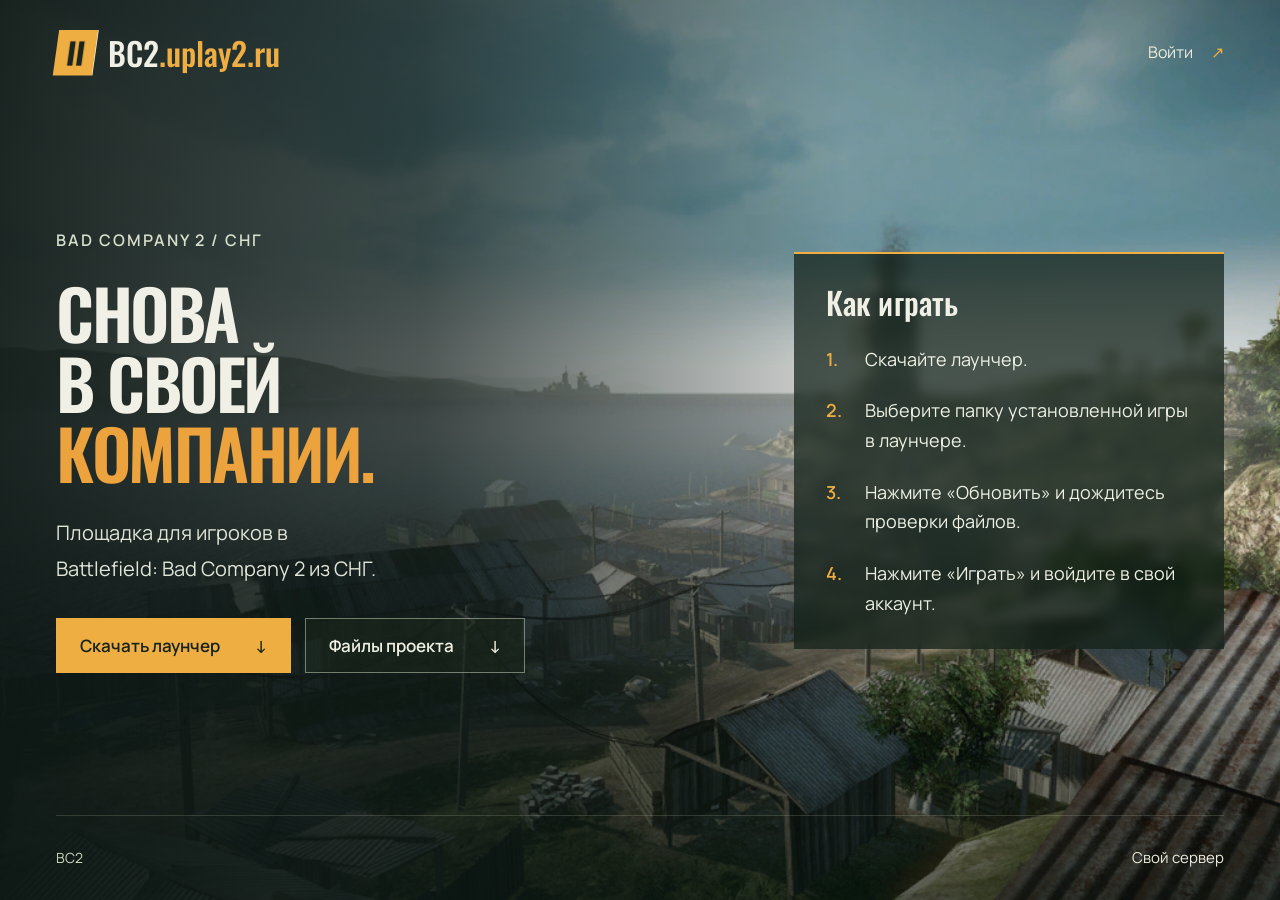
==== website/index.html @ 64d7831f "feat: add BC2 launcher with signed updates and community website" ====
<!doctype html>
<html lang="ru">
<head>
  <meta charset="utf-8">
  <meta name="viewport" content="width=device-width,initial-scale=1">
  <meta name="theme-color" content="#18211e">
  <meta name="description" content="BC2 — площадка Battlefield: Bad Company 2 для игроков из СНГ.">
  <title>BC2 — Снова в своей компании</title>
  <link rel="stylesheet" href="styles.css">
</head>
<body>
  <a class="skip" href="#main">К содержимому</a>
  <div class="backdrop" aria-hidden="true"></div>
  <div class="shade" aria-hidden="true"></div>
  <header class="header">
    <a class="brand" href="./" aria-label="BC2 — главная"><span class="brand-mark">II</span><span>BC2<span>.uplay2.ru</span></span></a>
    <button class="login text-button" data-dialog="login">Войти <span aria-hidden="true">↗</span></button>
  </header>
  <main id="main" class="main">
    <section class="intro" aria-labelledby="headline">
      <p class="eyebrow">BAD COMPANY 2 / СНГ</p>
      <h1 id="headline"><span class="headline-start">Снова</span> в своей<br><em>компании.</em></h1>
      <p class="description">Площадка для игроков в<br>Battlefield: Bad Company 2 из СНГ.</p>
      <div class="actions">
        <a class="button primary" href="https://github.com/RinatBy/bc2-community/releases/download/v0.1.0-test/BC2Launcher-test-0.1.0.zip">Скачать лаунчер <span aria-hidden="true">↓</span></a>
        <a class="button secondary" href="https://github.com/RinatBy/bc2-community/releases/download/v0.1.0-test/BFBC2-domain-test-2026-10-19.zip">Файлы проекта <span aria-hidden="true">↓</span></a>
      </div>
    </section>
    <section class="how" aria-labelledby="how-title">
      <h2 id="how-title">Как играть</h2>
      <ol>
        <li><span>Скачайте лаунчер.</span></li>
        <li><span>Выберите папку установленной игры в лаунчере.</span></li>
        <li><span>Нажмите «Обновить» и дождитесь проверки файлов.</span></li>
        <li><span>Нажмите «Играть» и войдите в свой аккаунт.</span></li>
      </ol>
    </section>
  </main>
  <footer class="footer"><span>BC2</span><button class="text-button" data-dialog="server">Свой сервер</button></footer>
  <dialog id="dialog" aria-labelledby="dialog-title">
    <button id="close-dialog" aria-label="Закрыть">×</button>
    <p class="dialog-label">BC2</p>
    <h2 id="dialog-title"></h2>
    <p id="dialog-text">Ссылка скоро появится.</p>
  </dialog>
  <script src="app.js"></script>
</body>
</html>
---- website/styles.css ----
@font-face{font-family:Oswald;src:url('assets/Oswald.ttf');font-weight:200 700;font-display:swap}
@font-face{font-family:Manrope;src:url('assets/Manrope.ttf');font-weight:200 800;font-display:swap}
*{box-sizing:border-box}
html{min-height:100%;background:#18211e}
body{margin:0;min-height:100svh;background:#18211e;color:#f1f0e6;font:18px/1.65 Manrope,Arial,sans-serif;isolation:isolate}
button,a{-webkit-tap-highlight-color:transparent}
button{font:inherit;color:inherit;border:0;cursor:pointer;background:none}
a{color:inherit;text-decoration:none}
button:focus-visible,a:focus-visible{outline:2px solid #f0b249;outline-offset:5px}
h1,h2,p{margin:0}
.backdrop{position:fixed;inset:0;z-index:-3;background-image:url('assets/valparaiso-original.png');background-size:cover;background-position:center;}
.shade{position:fixed;inset:0;z-index:-2;background:linear-gradient(90deg,rgba(13,24,21,.92),rgba(13,24,21,.72) 33%,rgba(13,24,21,.18) 66%,rgba(13,24,21,.10)),linear-gradient(0deg,rgba(12,23,18,.6),transparent 45%);pointer-events:none}
.header,.footer{width:calc(100% - 112px);max-width:1600px;margin:auto;display:flex;align-items:center;justify-content:space-between;gap:24px}
.header{height:105px;position:relative}
.brand{display:flex;align-items:center;gap:13px;font:500 32px/1 Oswald,'Arial Narrow',Arial,sans-serif}
.brand>span:last-child>span{color:#efae42}
.brand-mark{display:inline-flex;width:39px;height:45px;align-items:center;justify-content:center;background:#efae42;color:#1b251e;font-size:30px;font-weight:700;transform:skew(-8deg)}
.text-button{font-size:16px;padding:5px 0;color:#ececdd}
.text-button:hover{color:#efae42}
.login span{margin-left:15px;color:#efae42}
.main{width:calc(100% - 112px);max-width:1600px;margin:auto;min-height:calc(100svh - 190px);display:grid;grid-template-columns:1.1fr .9fr;gap:90px;align-items:center;padding:45px 0 65px}
.intro{max-width:650px}
.eyebrow{font-size:16px;letter-spacing:2px;font-weight:600;color:#d7dfcb;margin-bottom:24px}
h1{font:500 clamp(58px,5vw,82px)/1.1 Oswald,'Arial Narrow',Arial,sans-serif;letter-spacing:-1.1px}
h1 em{font-style:normal;color:#efae42}
.description{font-size:20px;line-height:1.8;margin-top:28px;color:#e0e4d8}
.actions{display:flex;gap:14px;flex-wrap:wrap;margin-top:31px}
.button{min-height:55px;display:inline-flex;align-items:center;justify-content:space-between;gap:35px;font-size:17px;font-weight:600;padding:12px 23px;border:1px solid transparent}
.button.primary{background:#efae42;color:#17231a}
.button.primary:hover{background:#ffc16a}
.button.secondary{border-color:#e4e9d376;background:#1d2c1f69;color:#eff0e3}
.button.secondary:hover{background:#253c2a9c}
.how{justify-self:end;width:100%;max-width:430px;padding:30px 32px;background:rgba(18,33,26,.73);border-top:2px solid #efae42;backdrop-filter:blur(6px)}
.how h2{font:500 31px/1.2 Oswald,Arial,sans-serif;letter-spacing:.1px;margin-bottom:24px}
.how ol{counter-reset:steps;list-style:none;padding:0;margin:0;display:grid;gap:22px}
.how li{counter-increment:steps;display:grid;grid-template-columns:25px 1fr;gap:14px;font-size:18px;line-height:1.65;color:#edf0e3}
.how li:before{content:counter(steps) '.';font-weight:600;color:#efae42}
.inline-link{display:inline;font:inherit;text-align:left;padding:0;border-bottom:1px solid #e4d5aa;color:#fff1c5;line-height:1.5}
.inline-link:hover{color:#efae42}
.footer{min-height:85px;font-size:14px;color:#cbd5bd;border-top:1px solid #d9e1c42b}
.footer .text-button{font-size:15px}
dialog{width:min(520px,calc(100% - 40px));background:#1d2c24;color:#f0f1e5;border:1px solid #8f9d7b;padding:38px 38px 42px;box-shadow:0 25px 90px #0009}
dialog::backdrop{background:#0b1511bf;backdrop-filter:blur(5px)}
#close-dialog{position:absolute;right:17px;top:7px;color:#d1dac4;font-size:30px;padding:0 5px}
.dialog-label{font-size:14px;color:#bdceb0;margin-bottom:16px}
dialog h2{font:500 32px Oswald,Arial,sans-serif;margin-bottom:18px}
#dialog-text{font-size:17px;line-height:1.85;color:#dee7d3}
.skip{position:fixed;left:20px;top:-70px;background:#efae42;color:#112014;padding:10px 16px;z-index:20}
.skip:focus{top:10px}
@media(min-width:1800px){.main{gap:140px}
.how{max-width:470px;padding:35px 38px}
.how li{font-size:19px}
.how h2{font-size:33px}
}
@media(max-width:1150px){.main{gap:40px;grid-template-columns:1.05fr .95fr}
.header,.main,.footer{width:calc(100% - 72px)}
h1{font-size:59px}
.description{font-size:18px}
.how{padding:26px}
.how li{font-size:17px}
.button{font-size:16px;gap:22px;padding:12px 18px}
.eyebrow{font-size:15px}
}
@media(max-height:800px) and (min-width:901px){.header{height:85px}
.main{min-height:calc(100svh - 155px);padding-block:25px}
.footer{min-height:70px}
h1{font-size:62px}
.eyebrow{margin-bottom:17px}
.description{margin-top:21px;font-size:18px}
.actions{margin-top:24px}
.how ol{gap:16px}
.how li{font-size:17px}
.how h2{font-size:28px;margin-bottom:19px}
}
@media(max-width:900px){.header,.main,.footer{width:calc(100% - 48px)}
.main{grid-template-columns:1fr;gap:32px;min-height:calc(100svh - 190px);padding-block:35px}
.intro{max-width:600px}
.how{justify-self:start;max-width:600px;padding:25px 28px}
.how h2{font-size:27px;margin-bottom:16px}
.how ol{gap:13px}
.how li{font-size:17px}
.shade{background:linear-gradient(90deg,#0d1815e8,#0d18155e),linear-gradient(0deg,#0c1712a3,transparent 65%)}
.backdrop{background-position:62% center;animation:none}
.footer{padding-block:20px;min-height:85px}
}
@media(max-width:560px){.header,.main,.footer{width:calc(100% - 36px)}
.header{height:95px;flex-wrap:wrap;gap:0;align-content:center;position:relative}
.brand{font-size:27px;gap:10px}
.brand-mark{width:30px;height:36px;font-size:25px}
.login{font-size:16px;margin-left:auto}
.login span{margin-left:7px}
.main{padding-top:25px;padding-bottom:30px;gap:28px;min-height:0}
.eyebrow{font-size:14px;letter-spacing:1.2px;margin-bottom:20px}
h1{font-size:clamp(45px,12.5vw,63px);letter-spacing:-.7px;line-height:1.12}
.description{font-size:17px;margin-top:22px;line-height:1.85}
.actions{gap:12px;margin-top:25px}
.button{min-height:51px;font-size:16px;padding:11px 16px;gap:16px}
.how{padding:23px 22px;background:#15271de6}
.how h2{font-size:26px}
.how li{font-size:17px;gap:10px;grid-template-columns:20px 1fr}
.how ol{gap:15px}
.footer{flex-wrap:wrap;justify-content:flex-start;gap:8px 20px;padding-top:15px;padding-bottom:22px;min-height:0;font-size:14px}
.footer .text-button{font-size:14px}
.backdrop{background-position:60% center}
.shade{background:linear-gradient(90deg,#0d1815df,#0d18157d),linear-gradient(0deg,#0d1815d9,#0d18153b 80%)}
dialog{padding:32px 25px}
dialog h2{font-size:29px}
#dialog-text{font-size:17px}
}
@media(prefers-reduced-motion:reduce){*{animation:none!important;scroll-behavior:auto!important}
}
h1{font-family:Oswald,'Arial Narrow',Arial,sans-serif;font-weight:600;font-size:clamp(60px,5.35vw,102px);line-height:1.025;letter-spacing:-2.5px;text-transform:uppercase}
h1 .headline-start{display:block}
h1 em{color:#eca33d}
@media(max-width:900px){h1{font-size:64px}
}
@media(max-width:560px){h1{font-size:clamp(44px,12vw,63px);letter-spacing:-1.3px}
}
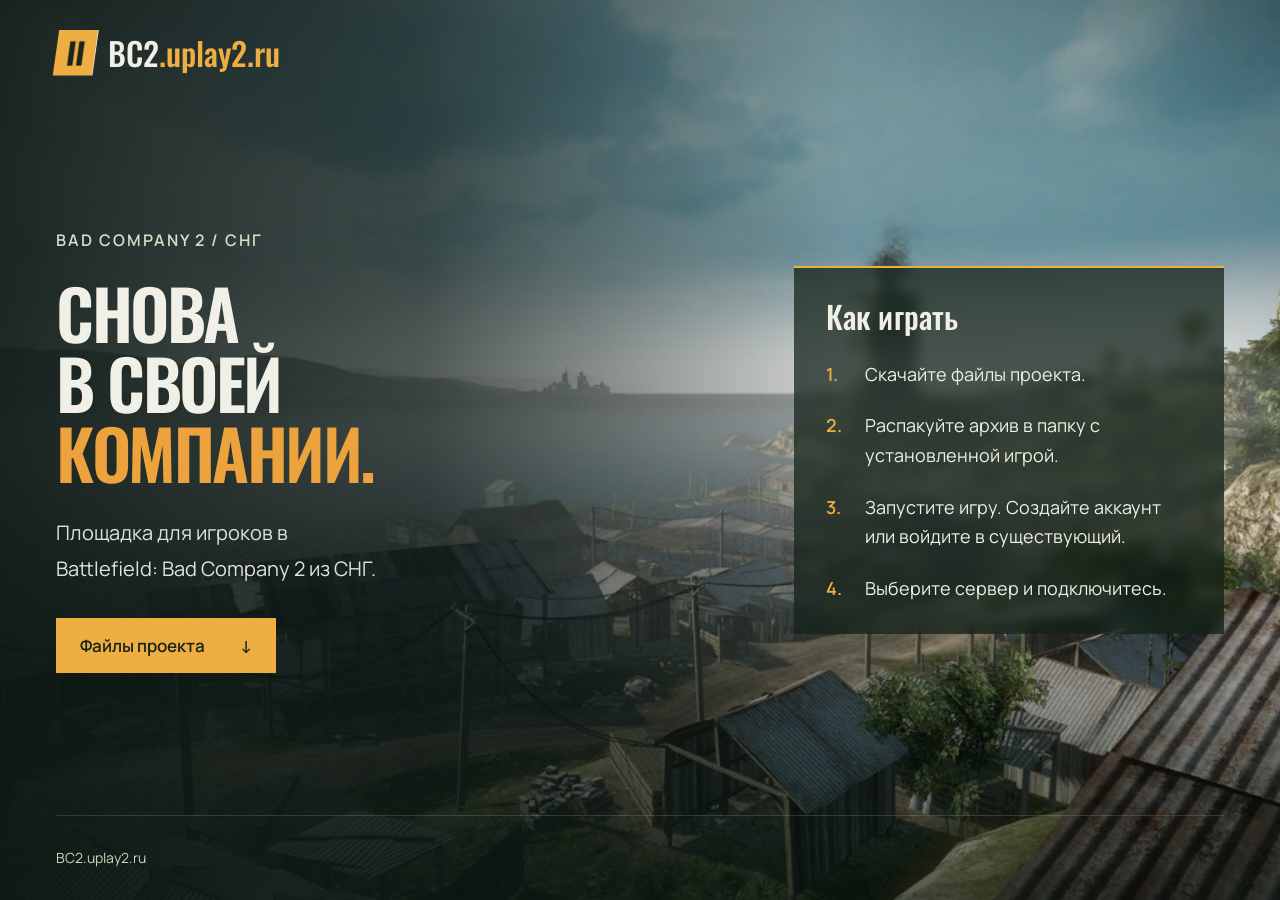
==== commit 7891a8b2: "chore: publish domain connection files and simplify community website" ====
--- a/website/index.html
+++ b/website/index.html
@@ -4,8 +4,8 @@
   <meta charset="utf-8">
   <meta name="viewport" content="width=device-width,initial-scale=1">
   <meta name="theme-color" content="#18211e">
-  <meta name="description" content="BC2 — площадка Battlefield: Bad Company 2 для игроков из СНГ.">
-  <title>BC2 — Снова в своей компании</title>
+  <meta name="description" content="BC2.uplay2.ru — площадка Battlefield: Bad Company 2 для игроков из СНГ.">
+  <title>BC2.uplay2.ru — Снова в своей компании</title>
   <link rel="stylesheet" href="styles.css">
 </head>
 <body>
@@ -13,8 +13,7 @@
   <div class="backdrop" aria-hidden="true"></div>
   <div class="shade" aria-hidden="true"></div>
   <header class="header">
-    <a class="brand" href="./" aria-label="BC2 — главная"><span class="brand-mark">II</span><span>BC2<span>.uplay2.ru</span></span></a>
-    <button class="login text-button" data-dialog="login">Войти <span aria-hidden="true">↗</span></button>
+    <a class="brand" href="./" aria-label="BC2.uplay2.ru — главная"><span class="brand-mark" aria-hidden="true">II</span><span>BC2<span>.uplay2.ru</span></span></a>
   </header>
   <main id="main" class="main">
     <section class="intro" aria-labelledby="headline">
@@ -22,27 +21,19 @@
       <h1 id="headline"><span class="headline-start">Снова</span> в своей<br><em>компании.</em></h1>
       <p class="description">Площадка для игроков в<br>Battlefield: Bad Company 2 из СНГ.</p>
       <div class="actions">
-        <a class="button primary" href="https://github.com/RinatBy/bc2-community/releases/download/v0.1.0-test/BC2Launcher-test-0.1.0.zip">Скачать лаунчер <span aria-hidden="true">↓</span></a>
-        <a class="button secondary" href="https://github.com/RinatBy/bc2-community/releases/download/v0.1.0-test/BFBC2-domain-test-2026-10-19.zip">Файлы проекта <span aria-hidden="true">↓</span></a>
+        <a class="button primary" href="https://github.com/RinatBy/bc2-community/releases/download/v0.1.0-test/BC2-connection-files.zip">Файлы проекта <span aria-hidden="true">↓</span></a>
       </div>
     </section>
     <section class="how" aria-labelledby="how-title">
       <h2 id="how-title">Как играть</h2>
       <ol>
-        <li><span>Скачайте лаунчер.</span></li>
-        <li><span>Выберите папку установленной игры в лаунчере.</span></li>
-        <li><span>Нажмите «Обновить» и дождитесь проверки файлов.</span></li>
-        <li><span>Нажмите «Играть» и войдите в свой аккаунт.</span></li>
+        <li><span>Скачайте файлы проекта.</span></li>
+        <li><span>Распакуйте архив в папку с установленной игрой.</span></li>
+        <li><span>Запустите игру. Создайте аккаунт или войдите в существующий.</span></li>
+        <li><span>Выберите сервер и подключитесь.</span></li>
       </ol>
     </section>
   </main>
-  <footer class="footer"><span>BC2</span><button class="text-button" data-dialog="server">Свой сервер</button></footer>
-  <dialog id="dialog" aria-labelledby="dialog-title">
-    <button id="close-dialog" aria-label="Закрыть">×</button>
-    <p class="dialog-label">BC2</p>
-    <h2 id="dialog-title"></h2>
-    <p id="dialog-text">Ссылка скоро появится.</p>
-  </dialog>
-  <script src="app.js"></script>
+  <footer class="footer"><span>BC2.uplay2.ru</span></footer>
 </body>
 </html>
--- a/website/styles.css
+++ b/website/styles.css
@@ -15,9 +15,6 @@
 .brand{display:flex;align-items:center;gap:13px;font:500 32px/1 Oswald,'Arial Narrow',Arial,sans-serif}
 .brand>span:last-child>span{color:#efae42}
 .brand-mark{display:inline-flex;width:39px;height:45px;align-items:center;justify-content:center;background:#efae42;color:#1b251e;font-size:30px;font-weight:700;transform:skew(-8deg)}
-.text-button{font-size:16px;padding:5px 0;color:#ececdd}
-.text-button:hover{color:#efae42}
-.login span{margin-left:15px;color:#efae42}
 .main{width:calc(100% - 112px);max-width:1600px;margin:auto;min-height:calc(100svh - 190px);display:grid;grid-template-columns:1.1fr .9fr;gap:90px;align-items:center;padding:45px 0 65px}
 .intro{max-width:650px}
 .eyebrow{font-size:16px;letter-spacing:2px;font-weight:600;color:#d7dfcb;margin-bottom:24px}
@@ -35,16 +32,7 @@
 .how ol{counter-reset:steps;list-style:none;padding:0;margin:0;display:grid;gap:22px}
 .how li{counter-increment:steps;display:grid;grid-template-columns:25px 1fr;gap:14px;font-size:18px;line-height:1.65;color:#edf0e3}
 .how li:before{content:counter(steps) '.';font-weight:600;color:#efae42}
-.inline-link{display:inline;font:inherit;text-align:left;padding:0;border-bottom:1px solid #e4d5aa;color:#fff1c5;line-height:1.5}
-.inline-link:hover{color:#efae42}
 .footer{min-height:85px;font-size:14px;color:#cbd5bd;border-top:1px solid #d9e1c42b}
-.footer .text-button{font-size:15px}
-dialog{width:min(520px,calc(100% - 40px));background:#1d2c24;color:#f0f1e5;border:1px solid #8f9d7b;padding:38px 38px 42px;box-shadow:0 25px 90px #0009}
-dialog::backdrop{background:#0b1511bf;backdrop-filter:blur(5px)}
-#close-dialog{position:absolute;right:17px;top:7px;color:#d1dac4;font-size:30px;padding:0 5px}
-.dialog-label{font-size:14px;color:#bdceb0;margin-bottom:16px}
-dialog h2{font:500 32px Oswald,Arial,sans-serif;margin-bottom:18px}
-#dialog-text{font-size:17px;line-height:1.85;color:#dee7d3}
 .skip{position:fixed;left:20px;top:-70px;background:#efae42;color:#112014;padding:10px 16px;z-index:20}
 .skip:focus{top:10px}
 @media(min-width:1800px){.main{gap:140px}
@@ -87,8 +75,6 @@
 .header{height:95px;flex-wrap:wrap;gap:0;align-content:center;position:relative}
 .brand{font-size:27px;gap:10px}
 .brand-mark{width:30px;height:36px;font-size:25px}
-.login{font-size:16px;margin-left:auto}
-.login span{margin-left:7px}
 .main{padding-top:25px;padding-bottom:30px;gap:28px;min-height:0}
 .eyebrow{font-size:14px;letter-spacing:1.2px;margin-bottom:20px}
 h1{font-size:clamp(45px,12.5vw,63px);letter-spacing:-.7px;line-height:1.12}
@@ -100,12 +86,8 @@
 .how li{font-size:17px;gap:10px;grid-template-columns:20px 1fr}
 .how ol{gap:15px}
 .footer{flex-wrap:wrap;justify-content:flex-start;gap:8px 20px;padding-top:15px;padding-bottom:22px;min-height:0;font-size:14px}
-.footer .text-button{font-size:14px}
 .backdrop{background-position:60% center}
 .shade{background:linear-gradient(90deg,#0d1815df,#0d18157d),linear-gradient(0deg,#0d1815d9,#0d18153b 80%)}
-dialog{padding:32px 25px}
-dialog h2{font-size:29px}
-#dialog-text{font-size:17px}
 }
 @media(prefers-reduced-motion:reduce){*{animation:none!important;scroll-behavior:auto!important}
 }
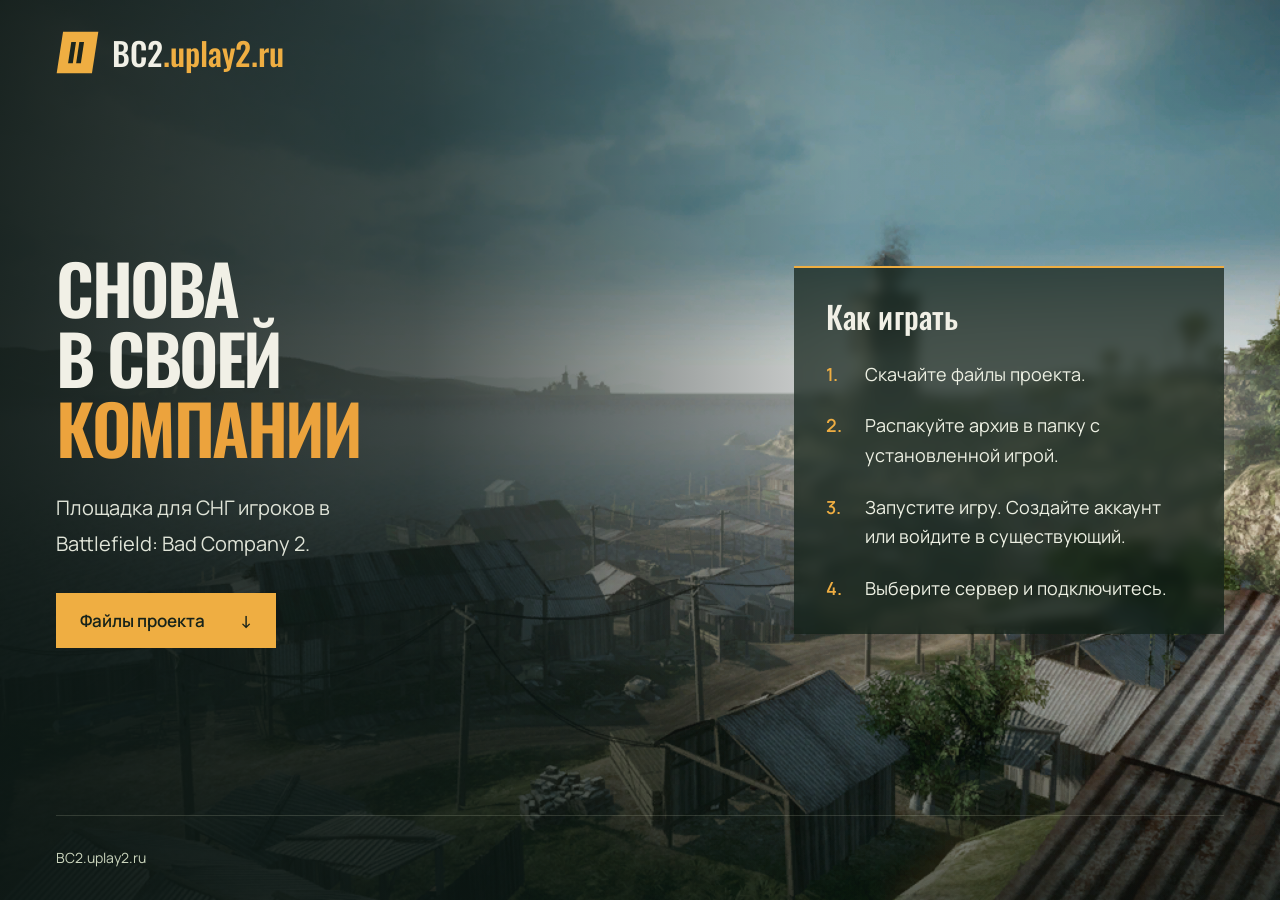
==== commit d7cbae50: "style: align community wording and add shared brand icon" ====
--- a/website/index.html
+++ b/website/index.html
@@ -4,22 +4,23 @@
   <meta charset="utf-8">
   <meta name="viewport" content="width=device-width,initial-scale=1">
   <meta name="theme-color" content="#18211e">
-  <meta name="description" content="BC2.uplay2.ru — площадка Battlefield: Bad Company 2 для игроков из СНГ.">
+  <meta name="description" content="BC2.uplay2.ru — площадка для СНГ игроков в Battlefield: Bad Company 2.">
   <title>BC2.uplay2.ru — Снова в своей компании</title>
   <link rel="stylesheet" href="styles.css">
+  <link rel="icon" href="assets/brand.svg" type="image/svg+xml">
+  <link rel="alternate icon" href="assets/brand.ico">
 </head>
 <body>
   <a class="skip" href="#main">К содержимому</a>
   <div class="backdrop" aria-hidden="true"></div>
   <div class="shade" aria-hidden="true"></div>
   <header class="header">
-    <a class="brand" href="./" aria-label="BC2.uplay2.ru — главная"><span class="brand-mark" aria-hidden="true">II</span><span>BC2<span>.uplay2.ru</span></span></a>
+    <a class="brand" href="./" aria-label="BC2.uplay2.ru — главная"><img class="brand-mark" src="assets/brand.svg" alt="" width="43" height="48"><span>BC2<span>.uplay2.ru</span></span></a>
   </header>
   <main id="main" class="main">
     <section class="intro" aria-labelledby="headline">
-      <p class="eyebrow">BAD COMPANY 2 / СНГ</p>
-      <h1 id="headline"><span class="headline-start">Снова</span> в своей<br><em>компании.</em></h1>
-      <p class="description">Площадка для игроков в<br>Battlefield: Bad Company 2 из СНГ.</p>
+      <h1 id="headline"><span class="headline-start">Снова</span> в своей<br><em>компании</em></h1>
+      <p class="description">Площадка для СНГ игроков в<br>Battlefield: Bad Company 2.</p>
       <div class="actions">
         <a class="button primary" href="https://github.com/RinatBy/bc2-community/releases/download/v0.1.0-test/BC2-connection-files.zip">Файлы проекта <span aria-hidden="true">↓</span></a>
       </div>
--- a/website/styles.css
+++ b/website/styles.css
@@ -14,10 +14,9 @@
 .header{height:105px;position:relative}
 .brand{display:flex;align-items:center;gap:13px;font:500 32px/1 Oswald,'Arial Narrow',Arial,sans-serif}
 .brand>span:last-child>span{color:#efae42}
-.brand-mark{display:inline-flex;width:39px;height:45px;align-items:center;justify-content:center;background:#efae42;color:#1b251e;font-size:30px;font-weight:700;transform:skew(-8deg)}
+.brand-mark{display:block;width:43px;height:48px;object-fit:contain;flex:none}
 .main{width:calc(100% - 112px);max-width:1600px;margin:auto;min-height:calc(100svh - 190px);display:grid;grid-template-columns:1.1fr .9fr;gap:90px;align-items:center;padding:45px 0 65px}
 .intro{max-width:650px}
-.eyebrow{font-size:16px;letter-spacing:2px;font-weight:600;color:#d7dfcb;margin-bottom:24px}
 h1{font:500 clamp(58px,5vw,82px)/1.1 Oswald,'Arial Narrow',Arial,sans-serif;letter-spacing:-1.1px}
 h1 em{font-style:normal;color:#efae42}
 .description{font-size:20px;line-height:1.8;margin-top:28px;color:#e0e4d8}
@@ -47,13 +46,11 @@
 .how{padding:26px}
 .how li{font-size:17px}
 .button{font-size:16px;gap:22px;padding:12px 18px}
-.eyebrow{font-size:15px}
 }
 @media(max-height:800px) and (min-width:901px){.header{height:85px}
 .main{min-height:calc(100svh - 155px);padding-block:25px}
 .footer{min-height:70px}
 h1{font-size:62px}
-.eyebrow{margin-bottom:17px}
 .description{margin-top:21px;font-size:18px}
 .actions{margin-top:24px}
 .how ol{gap:16px}
@@ -74,9 +71,8 @@
 @media(max-width:560px){.header,.main,.footer{width:calc(100% - 36px)}
 .header{height:95px;flex-wrap:wrap;gap:0;align-content:center;position:relative}
 .brand{font-size:27px;gap:10px}
-.brand-mark{width:30px;height:36px;font-size:25px}
+.brand-mark{width:30px;height:36px}
 .main{padding-top:25px;padding-bottom:30px;gap:28px;min-height:0}
-.eyebrow{font-size:14px;letter-spacing:1.2px;margin-bottom:20px}
 h1{font-size:clamp(45px,12.5vw,63px);letter-spacing:-.7px;line-height:1.12}
 .description{font-size:17px;margin-top:22px;line-height:1.85}
 .actions{gap:12px;margin-top:25px}
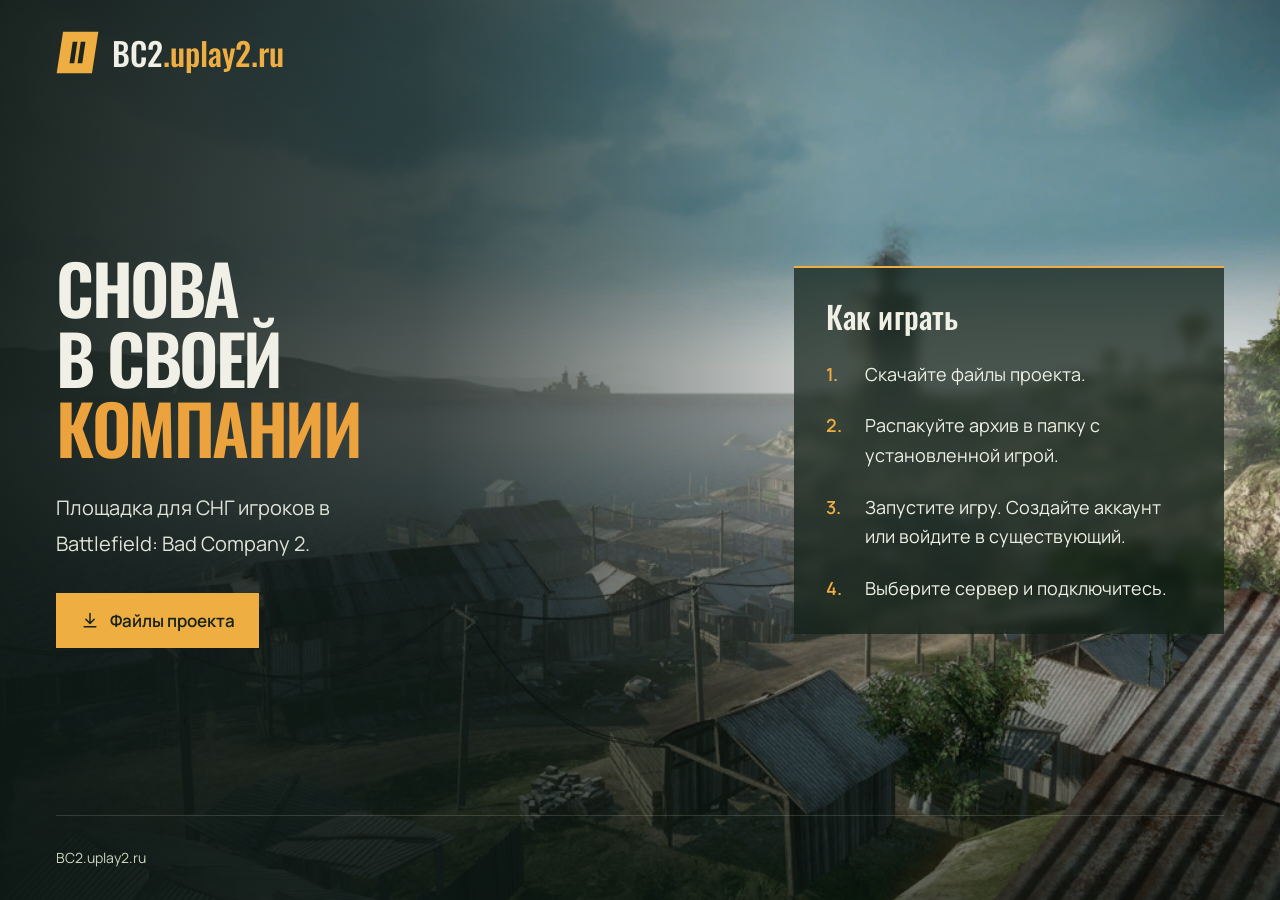
==== commit aa4c2f0e: "style: center brand mark and compact download action" ====
--- a/website/index.html
+++ b/website/index.html
@@ -6,23 +6,23 @@
   <meta name="theme-color" content="#18211e">
   <meta name="description" content="BC2.uplay2.ru — площадка для СНГ игроков в Battlefield: Bad Company 2.">
   <title>BC2.uplay2.ru — Снова в своей компании</title>
-  <link rel="stylesheet" href="styles.css">
-  <link rel="icon" href="assets/brand.svg" type="image/svg+xml">
-  <link rel="alternate icon" href="assets/brand.ico">
+  <link rel="stylesheet" href="styles.css?v=20261020-2">
+  <link rel="icon" href="assets/brand.svg?v=2" type="image/svg+xml">
+  <link rel="alternate icon" href="assets/brand.ico?v=2">
 </head>
 <body>
   <a class="skip" href="#main">К содержимому</a>
   <div class="backdrop" aria-hidden="true"></div>
   <div class="shade" aria-hidden="true"></div>
   <header class="header">
-    <a class="brand" href="./" aria-label="BC2.uplay2.ru — главная"><img class="brand-mark" src="assets/brand.svg" alt="" width="43" height="48"><span>BC2<span>.uplay2.ru</span></span></a>
+    <a class="brand" href="./" aria-label="BC2.uplay2.ru — главная"><img class="brand-mark" src="assets/brand.svg?v=2" alt="" width="43" height="48"><span>BC2<span>.uplay2.ru</span></span></a>
   </header>
   <main id="main" class="main">
     <section class="intro" aria-labelledby="headline">
       <h1 id="headline"><span class="headline-start">Снова</span> в своей<br><em>компании</em></h1>
       <p class="description">Площадка для СНГ игроков в<br>Battlefield: Bad Company 2.</p>
       <div class="actions">
-        <a class="button primary" href="https://github.com/RinatBy/bc2-community/releases/download/v0.1.0-test/BC2-connection-files.zip">Файлы проекта <span aria-hidden="true">↓</span></a>
+        <a class="button primary" href="https://github.com/RinatBy/bc2-community/releases/download/v0.1.0-test/BC2-connection-files.zip"><svg class="button-icon" viewBox="0 0 24 24" aria-hidden="true" focusable="false"><path d="M12 3v12m-5-5 5 5 5-5M5 19h14"/></svg><span>Файлы проекта</span></a>
       </div>
     </section>
     <section class="how" aria-labelledby="how-title">
--- a/website/styles.css
+++ b/website/styles.css
@@ -21,7 +21,8 @@
 h1 em{font-style:normal;color:#efae42}
 .description{font-size:20px;line-height:1.8;margin-top:28px;color:#e0e4d8}
 .actions{display:flex;gap:14px;flex-wrap:wrap;margin-top:31px}
-.button{min-height:55px;display:inline-flex;align-items:center;justify-content:space-between;gap:35px;font-size:17px;font-weight:600;padding:12px 23px;border:1px solid transparent}
+.button{min-height:55px;display:inline-flex;align-items:center;justify-content:center;gap:10px;font-size:17px;font-weight:600;padding:12px 23px;border:1px solid transparent}
+.button-icon{width:20px;height:20px;flex:none;fill:none;stroke:currentColor;stroke-width:1.8;stroke-linecap:round;stroke-linejoin:round}
 .button.primary{background:#efae42;color:#17231a}
 .button.primary:hover{background:#ffc16a}
 .button.secondary{border-color:#e4e9d376;background:#1d2c1f69;color:#eff0e3}
@@ -45,7 +46,7 @@
 .description{font-size:18px}
 .how{padding:26px}
 .how li{font-size:17px}
-.button{font-size:16px;gap:22px;padding:12px 18px}
+.button{font-size:16px;padding:12px 18px}
 }
 @media(max-height:800px) and (min-width:901px){.header{height:85px}
 .main{min-height:calc(100svh - 155px);padding-block:25px}
@@ -76,7 +77,7 @@
 h1{font-size:clamp(45px,12.5vw,63px);letter-spacing:-.7px;line-height:1.12}
 .description{font-size:17px;margin-top:22px;line-height:1.85}
 .actions{gap:12px;margin-top:25px}
-.button{min-height:51px;font-size:16px;padding:11px 16px;gap:16px}
+.button{min-height:51px;font-size:16px;padding:11px 16px}
 .how{padding:23px 22px;background:#15271de6}
 .how h2{font-size:26px}
 .how li{font-size:17px;gap:10px;grid-template-columns:20px 1fr}
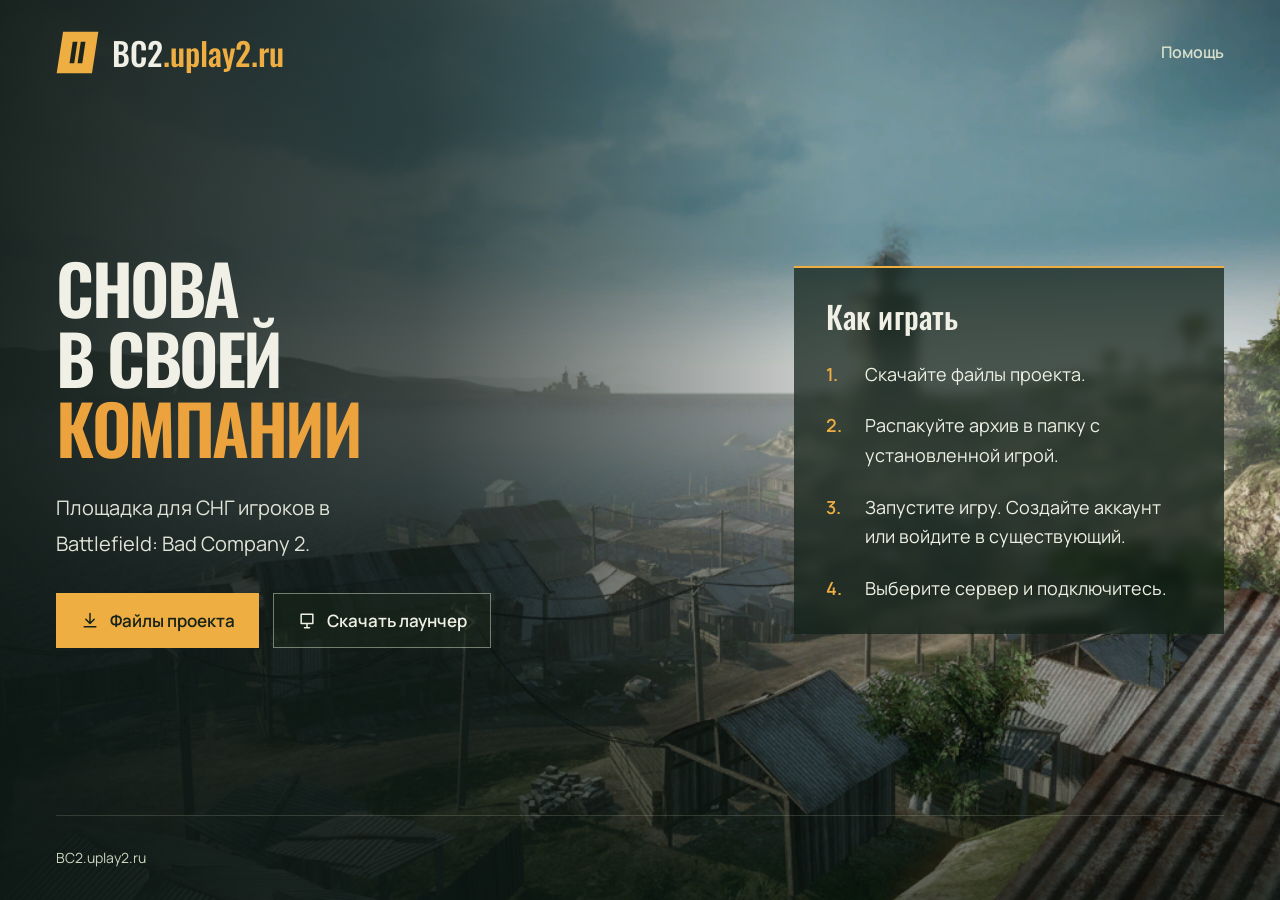
==== commit 46924e3d: "feat: publish portable launcher with signed updates and web help" ====
--- a/website/index.html
+++ b/website/index.html
@@ -6,7 +6,7 @@
   <meta name="theme-color" content="#18211e">
   <meta name="description" content="BC2.uplay2.ru — площадка для СНГ игроков в Battlefield: Bad Company 2.">
   <title>BC2.uplay2.ru — Снова в своей компании</title>
-  <link rel="stylesheet" href="styles.css?v=20261020-2">
+  <link rel="stylesheet" href="styles.css?v=20261020-3">
   <link rel="icon" href="assets/brand.svg?v=2" type="image/svg+xml">
   <link rel="alternate icon" href="assets/brand.ico?v=2">
 </head>
@@ -16,6 +16,7 @@
   <div class="shade" aria-hidden="true"></div>
   <header class="header">
     <a class="brand" href="./" aria-label="BC2.uplay2.ru — главная"><img class="brand-mark" src="assets/brand.svg?v=2" alt="" width="43" height="48"><span>BC2<span>.uplay2.ru</span></span></a>
+    <a class="header-link" href="help.html">Помощь</a>
   </header>
   <main id="main" class="main">
     <section class="intro" aria-labelledby="headline">
@@ -23,6 +24,7 @@
       <p class="description">Площадка для СНГ игроков в<br>Battlefield: Bad Company 2.</p>
       <div class="actions">
         <a class="button primary" href="https://github.com/RinatBy/bc2-community/releases/download/v0.1.0-test/BC2-connection-files.zip"><svg class="button-icon" viewBox="0 0 24 24" aria-hidden="true" focusable="false"><path d="M12 3v12m-5-5 5 5 5-5M5 19h14"/></svg><span>Файлы проекта</span></a>
+        <a class="button secondary" href="https://github.com/RinatBy/bc2-community/releases/download/v0.2.2-beta/BC2Launcher-0.2.2-portable.zip"><svg class="button-icon" viewBox="0 0 24 24" aria-hidden="true" focusable="false"><path d="M5 4h14v11H5zM9 20h6m-3-5v5"/></svg><span>Скачать лаунчер</span></a>
       </div>
     </section>
     <section class="how" aria-labelledby="how-title">
--- a/website/styles.css
+++ b/website/styles.css
@@ -15,6 +15,8 @@
 .brand{display:flex;align-items:center;gap:13px;font:500 32px/1 Oswald,'Arial Narrow',Arial,sans-serif}
 .brand>span:last-child>span{color:#efae42}
 .brand-mark{display:block;width:43px;height:48px;object-fit:contain;flex:none}
+.header-link{font-size:16px;font-weight:600;color:#d7dfcb;white-space:nowrap}
+.header-link:hover{color:#efae42}
 .main{width:calc(100% - 112px);max-width:1600px;margin:auto;min-height:calc(100svh - 190px);display:grid;grid-template-columns:1.1fr .9fr;gap:90px;align-items:center;padding:45px 0 65px}
 .intro{max-width:650px}
 h1{font:500 clamp(58px,5vw,82px)/1.1 Oswald,'Arial Narrow',Arial,sans-serif;letter-spacing:-1.1px}
